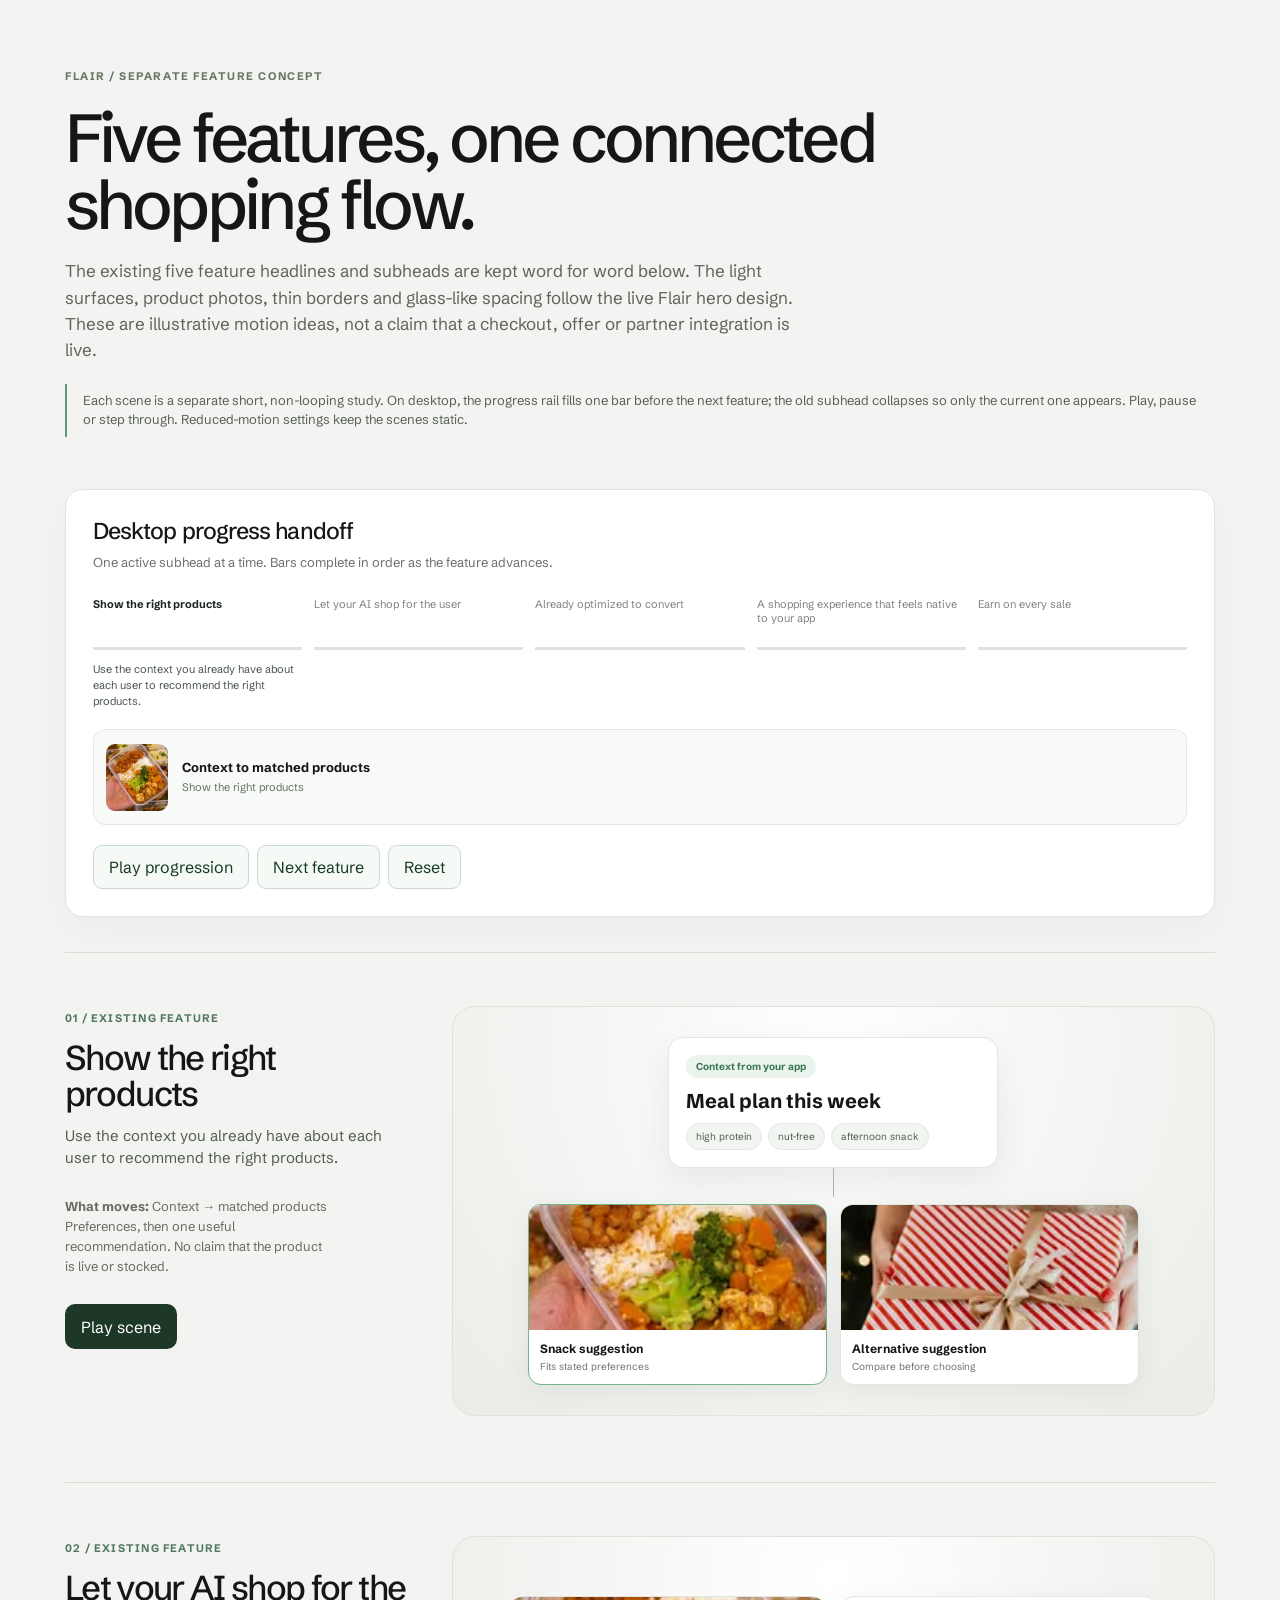
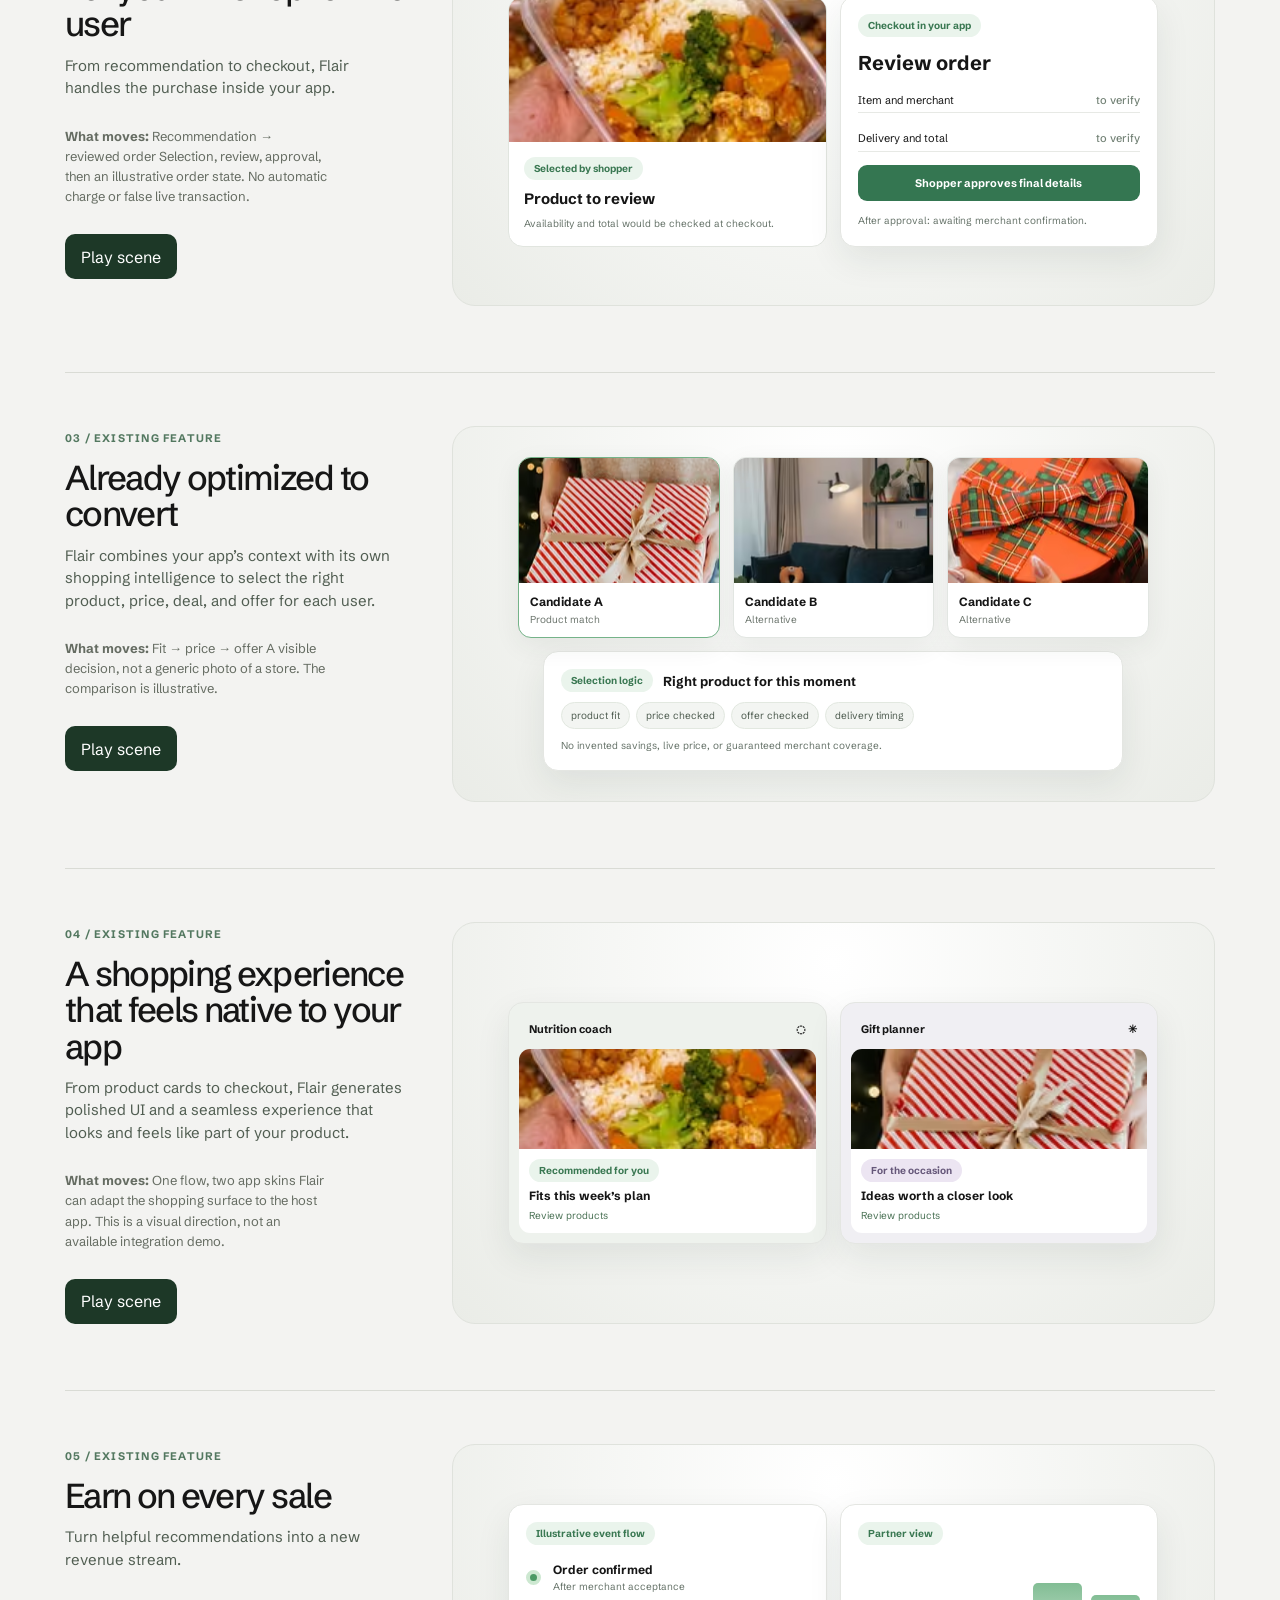
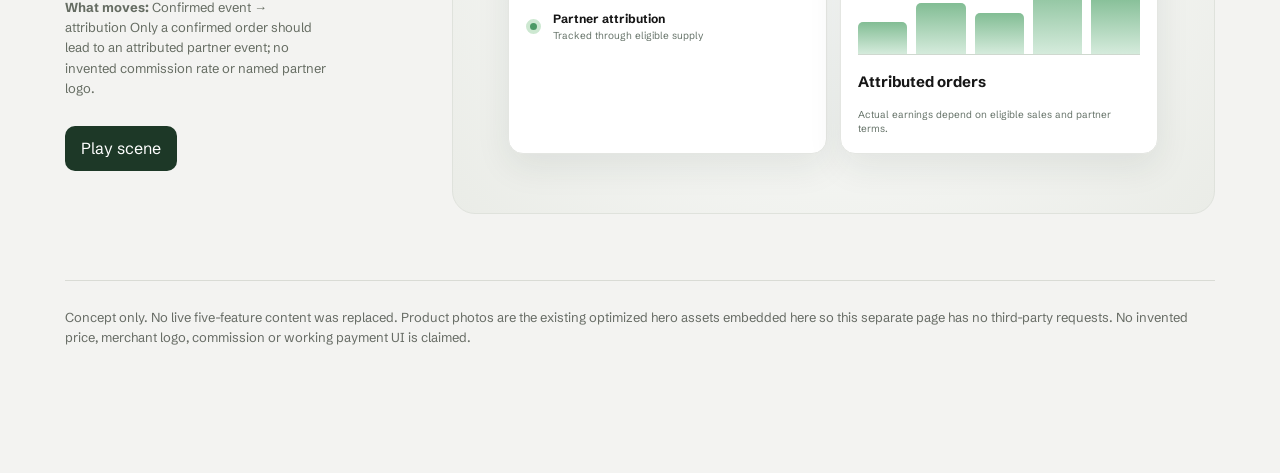
==== 2-feature-motion-v2.html @ 8534c86c "Add revised light five-feature motion preview" ====
<!doctype html><html lang="en"><head><meta charset="utf-8"><meta name="viewport" content="width=device-width,initial-scale=1"><meta name="description" content="Five Flair feature motion studies. A separate concept for review."><title>Flair / Five feature motion studies v2</title><style>@font-face{font-family:Schibsted;src:url([data-uri]) format('woff2');font-display:swap}*{box-sizing:border-box}html{scroll-behavior:smooth}body{margin:0;background:#f3f3f1;color:#161616;font-family:Schibsted,Arial,sans-serif}button{font:inherit}main{max-width:1210px;margin:auto;padding:64px 30px 100px}.eyebrow{text-transform:uppercase;letter-spacing:.14em;color:#677460;font-size:11px;font-weight:700}h1{font-size:clamp(42px,5.3vw,68px);line-height:.99;letter-spacing:-.057em;font-weight:500;max-width:850px;margin:20px 0}header>p{font-size:17px;line-height:1.55;max-width:750px;color:#60635d;margin:0 0 12px}.callout{margin-top:20px;border-left:2px solid #649776;padding:7px 16px;color:#586058;font-size:13px;line-height:1.5}.progress{margin:52px 0 35px;border:1px solid #e5e5e0;background:#fff;border-radius:18px;padding:27px;box-shadow:0 12px 35px #16161609}.progress h2{margin:0 0 8px;font-size:23px;font-weight:500;letter-spacing:-.04em}.progress>p{font-size:13px;color:#6c6e69;line-height:1.5;margin:0 0 25px}.rail{display:grid;grid-template-columns:repeat(5,minmax(0,1fr));gap:12px}.rail-item{min-width:0}.rail-item>span{font-size:11px;line-height:1.3;display:block;min-height:45px;color:#7e827c}.rail-item.active>span{color:#1c2920;font-weight:700}.track{height:3px;background:#dee4dc;margin:5px 0 12px;overflow:hidden}.fill{height:100%;background:#55946d;width:0}.rail-item.done .fill{width:100%}.rail-item.active .fill{width:var(--fill,0%)}.sub{font-size:11px;line-height:1.45;color:#475447;display:none}.rail-item.active .sub{display:block}.preview-card{display:flex;align-items:center;gap:14px;margin-top:19px;padding:12px;border:1px solid #e2e8e1;background:#f7faf7;border-radius:12px;min-height:96px}.preview-card img{width:62px;height:67px;object-fit:cover;border-radius:9px}.preview-card div{display:grid;gap:5px}.preview-card b{font-size:13px}.preview-card small{font-size:11px;color:#607366;line-height:1.4}.preview-card.animate{animation:up .38s both}.controls{display:flex;gap:8px;margin-top:20px;flex-wrap:wrap}.controls button{border:1px solid #cbd9cd;background:#f6faf6;padding:10px 15px;border-radius:9px;color:#183a24;cursor:pointer;min-height:44px}.controls button:disabled{opacity:.45}.study{padding:53px 0 66px;display:grid;grid-template-columns:minmax(230px,.62fr) minmax(0,1.38fr);gap:44px;border-top:1px solid #d9dbd5}.step{font-size:11px;letter-spacing:.11em;text-transform:uppercase;color:#537860;font-weight:700}.study h2{font-size:clamp(28px,2.7vw,39px);line-height:1.05;font-weight:500;letter-spacing:-.048em;margin:14px 0 12px}.fixed-sub{color:#505d51;font-size:15px;line-height:1.5;margin:0 0 26px}.study .idea{font-size:13px;color:#656c62;line-height:1.55;max-width:33ch}.study button{margin-top:15px;border:0;border-radius:10px;background:#1d3827;color:#fff;padding:12px 16px;min-height:45px;cursor:pointer}.study button:focus-visible,.controls button:focus-visible{outline:3px solid #6d9974;outline-offset:3px}.canvas{background:radial-gradient(circle at 50% 10%,#fff,#eaece7);border:1px solid #dfe2dc;border-radius:23px;padding:30px;min-height:370px;display:flex;align-items:center;justify-content:center;overflow:hidden}.composition{width:100%;max-width:650px}.tile{background:#fff;border:1px solid #e4e6e2;border-radius:15px;box-shadow:0 13px 35px #1e332015;padding:17px}.context{display:grid;gap:10px;max-width:330px;margin:0 auto 15px}.context b{font-size:20px}.pill{display:inline-block;width:max-content;max-width:100%;border-radius:99px;background:#eaf4ec;color:#3a7852;padding:5px 10px;font-size:10px;font-weight:700}.chips{display:flex;gap:6px;flex-wrap:wrap}.chips span{background:#f3f5f2;border:1px solid #e2e8e0;border-radius:99px;padding:6px 9px;color:#4d5b4f;font-size:10px}.connector{height:29px;width:1px;background:#a6b9a9;margin:-15px auto 7px}.row{display:flex;gap:13px;justify-content:center;align-items:stretch}.product{width:46%;min-width:0;border:1px solid #e2e6e2;background:#fff;border-radius:13px;overflow:hidden;box-shadow:0 8px 27px #27392b12}.product-img{height:125px;overflow:hidden;background:#f4f6f2}.product img,.product-feature img,.app-card img{width:100%;height:100%;object-fit:cover}.product-body{padding:11px;display:grid;gap:4px}.product b{font-size:12px}.product span{font-size:10px;color:#6b746c}.product:first-child{border-color:#75b389}.checkout>*{width:50%;min-width:0}.product-feature{border:1px solid #e1e5df;background:#fff;border-radius:15px;overflow:hidden;display:grid;grid-template-rows:145px 1fr}.product-feature>div{padding:15px;display:grid;gap:9px}.product-feature b{font-size:15px}.product-feature small,.tile small{font-size:10px;line-height:1.4;color:#657268}.order{display:grid;gap:13px}.order>b{font-size:20px}.line{display:flex;justify-content:space-between;gap:12px;border-bottom:1px solid #e7e9e5;padding:5px 0;font-size:11px}.line strong{font-weight:500;color:#718074}.approval{border-radius:9px;background:#347651;color:#fff;text-align:center;padding:11px;font-size:11px;font-weight:700}.intelligence .product{width:31%}.score{margin:13px auto 0;max-width:580px;display:grid;gap:10px}.score-row{display:flex;gap:10px;align-items:center;flex-wrap:wrap}.score-row b{font-size:13px}.app>*{width:49%}.app-shell{min-height:225px;padding:10px;background:#eef2ed}.app-head{padding:9px 10px 13px;display:flex;justify-content:space-between;font-size:11px;font-weight:700}.app-card{border-radius:11px;background:#fff;overflow:hidden}.app-card img{height:100px;display:block}.app-card>div{padding:10px;display:grid;gap:6px}.app-card b{font-size:12px}.app-card small{color:#497154}.planner{background:#f0eff3}.planner .pill{background:#ece5f2;color:#66587a}.earn>*{width:50%}.event,.earnings{min-height:225px;display:grid;align-content:start;gap:17px}.event-line{display:flex;gap:12px;align-items:center}.event-dot{width:15px;height:15px;border-radius:50%;border:4px solid #cde8d1;background:#4c9a65;flex:none}.event-line>div{display:grid;gap:3px}.event-line b{font-size:12px}.bargraph{display:flex;height:93px;align-items:end;gap:9px;border-bottom:1px solid #cfd8cf}.bargraph i{display:block;flex:1;background:linear-gradient(#82bd94,#d5ebdc);border-radius:5px 5px 0 0;height:var(--h)}.bargraph i:nth-child(1){--h:35%}.bargraph i:nth-child(2){--h:55%}.bargraph i:nth-child(3){--h:44%}.bargraph i:nth-child(4){--h:77%}.bargraph i:nth-child(5){--h:64%}.earnings b{font-size:15px}.footer{border-top:1px solid #d9dbd5;padding:26px 0;color:#666b64;font-size:13px;line-height:1.55}.study.playing .context,.study.playing .product-feature,.study.playing .score,.study.playing .event{animation:up .42s both}.study.playing .connector,.study.playing .order,.study.playing .app-shell:nth-child(2),.study.playing .earnings{animation:up .42s .42s both}.study.playing .products,.study.playing .approval,.study.playing .intelligence .product:nth-child(1){animation:up .42s .76s both}.study.playing .intelligence .product:nth-child(2){animation:up .42s .35s both}.study.playing .intelligence .product:nth-child(3){animation:up .42s .7s both}.study.playing .app-shell:first-child{animation:up .42s both}.study.playing .event-dot{animation:pulse .8s 1.1s both}@keyframes up{from{opacity:.1;transform:translateY(12px)}to{opacity:1;transform:translateY(0)}}@keyframes pulse{50%{box-shadow:0 0 0 8px #91d4a24d}to{box-shadow:0 0 0 0 #91d4a200}}@media(max-width:850px){main{padding:34px 18px 75px}.study{grid-template-columns:1fr;gap:18px}.progress{padding:17px}.rail{gap:5px}.rail-item>span{font-size:9px;min-height:57px}.rail{position:relative;margin-bottom:85px}.rail-item.active .sub{position:absolute;left:0;top:100%;margin-top:9px;max-width:100%;font-size:12px}.canvas{min-height:335px;padding:13px}.study .idea{max-width:65ch}}@media(max-width:440px){.checkout{gap:7px}.order,.product-feature>div{padding:10px}.order{gap:9px}.product-feature{grid-template-rows:115px 1fr}.app{gap:8px}.app-shell{padding:5px}.app-card img{height:80px}.earn{gap:8px}.earn .tile{padding:10px}.score-row{display:grid}.product-img{height:105px}}@media(prefers-reduced-motion:reduce){*,*:before,*:after{animation:none!important;scroll-behavior:auto!important}}</style></head><body><main><header><span class="eyebrow">Flair / separate feature concept</span><h1>Five features, one connected shopping flow.</h1><p>The existing five feature headlines and subheads are kept word for word below. The light surfaces, product photos, thin borders and glass-like spacing follow the live Flair hero design. These are illustrative motion ideas, not a claim that a checkout, offer or partner integration is live.</p><div class="callout">Each scene is a separate short, non-looping study. On desktop, the progress rail fills one bar before the next feature; the old subhead collapses so only the current one appears. Play, pause or step through. Reduced-motion settings keep the scenes static.</div></header><section class="progress"><h2>Desktop progress handoff</h2><p>One active subhead at a time. Bars complete in order as the feature advances.</p><div class="rail"><div class="rail-item"><span>Show the right products</span><div class="track"><div class="fill"></div></div><div class="sub">Use the context you already have about each user to recommend the right products.</div></div><div class="rail-item"><span>Let your AI shop for the user</span><div class="track"><div class="fill"></div></div><div class="sub">From recommendation to checkout, Flair handles the purchase inside your app.</div></div><div class="rail-item"><span>Already optimized to convert</span><div class="track"><div class="fill"></div></div><div class="sub">Flair combines your app’s context with its own shopping intelligence to select the right product, price, deal, and offer for each user.</div></div><div class="rail-item"><span>A shopping experience that feels native to your app</span><div class="track"><div class="fill"></div></div><div class="sub">From product cards to checkout, Flair generates polished UI and a seamless experience that looks and feels like part of your product.</div></div><div class="rail-item"><span>Earn on every sale</span><div class="track"><div class="fill"></div></div><div class="sub">Turn helpful recommendations into a new revenue stream.</div></div></div><div class="preview-card" aria-live="polite"><img alt="Illustrative product scene"><div><b id="preview-title"></b><small id="preview-note"></small></div></div><div class="controls"><button id="play" type="button">Play progression</button><button id="next" type="button">Next feature</button><button id="reset" type="button">Reset</button></div></section><section class="study" id="feature-1"><div><span class="step">01 / existing feature</span><h2>Show the right products</h2><p class="fixed-sub">Use the context you already have about each user to recommend the right products.</p><p class="idea"><b>What moves:</b> Context → matched products Preferences, then one useful recommendation. No claim that the product is live or stocked.</p><button type="button" class="replay" aria-label="Replay motion for Show the right products">Play scene</button></div><div class="canvas"><div class="composition"><div class="context tile"><span class="pill">Context from your app</span><b>Meal plan this week</b><div class="chips"><span>high protein</span><span>nut-free</span><span>afternoon snack</span></div></div><div class="connector"></div><div class="products row"><div class="product"><div class="product-img"><img src="[data-uri]" alt="Illustrative product lifestyle photograph"></div><div class="product-body"><b>Snack suggestion</b><span>Fits stated preferences</span></div></div><div class="product"><div class="product-img"><img src="[data-uri]" alt="Illustrative product lifestyle photograph"></div><div class="product-body"><b>Alternative suggestion</b><span>Compare before choosing</span></div></div></div></div></div></section><section class="study" id="feature-2"><div><span class="step">02 / existing feature</span><h2>Let your AI shop for the user</h2><p class="fixed-sub">From recommendation to checkout, Flair handles the purchase inside your app.</p><p class="idea"><b>What moves:</b> Recommendation → reviewed order Selection, review, approval, then an illustrative order state. No automatic charge or false live transaction.</p><button type="button" class="replay" aria-label="Replay motion for Let your AI shop for the user">Play scene</button></div><div class="canvas"><div class="composition"><div class="checkout row"><div class="product-feature"><img src="[data-uri]" alt="Illustrative product lifestyle photograph"><div><span class="pill">Selected by shopper</span><b>Product to review</b><small>Availability and total would be checked at checkout.</small></div></div><div class="order tile"><span class="pill">Checkout in your app</span><b>Review order</b><div class="line"><span>Item and merchant</span><strong>to verify</strong></div><div class="line"><span>Delivery and total</span><strong>to verify</strong></div><div class="approval">Shopper approves final details</div><small>After approval: awaiting merchant confirmation.</small></div></div></div></div></section><section class="study" id="feature-3"><div><span class="step">03 / existing feature</span><h2>Already optimized to convert</h2><p class="fixed-sub">Flair combines your app’s context with its own shopping intelligence to select the right product, price, deal, and offer for each user.</p><p class="idea"><b>What moves:</b> Fit → price → offer A visible decision, not a generic photo of a store. The comparison is illustrative.</p><button type="button" class="replay" aria-label="Replay motion for Already optimized to convert">Play scene</button></div><div class="canvas"><div class="composition"><div class="intelligence row"><div class="product"><div class="product-img"><img src="[data-uri]" alt="Illustrative product lifestyle photograph"></div><div class="product-body"><b>Candidate A</b><span>Product match</span></div></div><div class="product"><div class="product-img"><img src="[data-uri]" alt="Illustrative product lifestyle photograph"></div><div class="product-body"><b>Candidate B</b><span>Alternative</span></div></div><div class="product"><div class="product-img"><img src="[data-uri]" alt="Illustrative product lifestyle photograph"></div><div class="product-body"><b>Candidate C</b><span>Alternative</span></div></div></div><div class="score tile"><div class="score-row"><span class="pill">Selection logic</span><b>Right product for this moment</b></div><div class="chips"><span>product fit</span><span>price checked</span><span>offer checked</span><span>delivery timing</span></div><small>No invented savings, live price, or guaranteed merchant coverage.</small></div></div></div></section><section class="study" id="feature-4"><div><span class="step">04 / existing feature</span><h2>A shopping experience that feels native to your app</h2><p class="fixed-sub">From product cards to checkout, Flair generates polished UI and a seamless experience that looks and feels like part of your product.</p><p class="idea"><b>What moves:</b> One flow, two app skins Flair can adapt the shopping surface to the host app. This is a visual direction, not an available integration demo.</p><button type="button" class="replay" aria-label="Replay motion for A shopping experience that feels native to your app">Play scene</button></div><div class="canvas"><div class="composition"><div class="app row"><div class="app-shell coach tile"><div class="app-head">Nutrition coach <span>◌</span></div><div class="app-card"><img src="[data-uri]" alt="Illustrative product lifestyle photograph"><div><span class="pill">Recommended for you</span><b>Fits this week’s plan</b><small>Review products</small></div></div></div><div class="app-shell planner tile"><div class="app-head">Gift planner <span>✳</span></div><div class="app-card"><img src="[data-uri]" alt="Illustrative product lifestyle photograph"><div><span class="pill">For the occasion</span><b>Ideas worth a closer look</b><small>Review products</small></div></div></div></div></div></div></section><section class="study" id="feature-5"><div><span class="step">05 / existing feature</span><h2>Earn on every sale</h2><p class="fixed-sub">Turn helpful recommendations into a new revenue stream.</p><p class="idea"><b>What moves:</b> Confirmed event → attribution Only a confirmed order should lead to an attributed partner event; no invented commission rate or named partner logo.</p><button type="button" class="replay" aria-label="Replay motion for Earn on every sale">Play scene</button></div><div class="canvas"><div class="composition"><div class="earn row"><div class="tile event"><span class="pill">Illustrative event flow</span><div class="event-line"><span class="event-dot"></span><div><b>Order confirmed</b><small>After merchant acceptance</small></div></div><div class="event-line"><span class="event-dot"></span><div><b>Partner attribution</b><small>Tracked through eligible supply</small></div></div></div><div class="tile earnings"><span class="pill">Partner view</span><div class="bargraph"><i></i><i></i><i></i><i></i><i></i></div><b>Attributed orders</b><small>Actual earnings depend on eligible sales and partner terms.</small></div></div></div></div></section><div class="footer">Concept only. No live five-feature content was replaced. Product photos are the existing optimized hero assets embedded here so this separate page has no third-party requests. No invented price, merchant logo, commission or working payment UI is claimed.</div></main><script>
const studies=[...document.querySelectorAll('.study')],reduced=matchMedia('(prefers-reduced-motion: reduce)');let studyTimer=0;for(const study of studies){study.querySelector('button').addEventListener('click',()=>{clearTimeout(studyTimer);for(const x of studies)x.classList.remove('playing');if(reduced.matches)return;void study.offsetWidth;study.classList.add('playing');studyTimer=setTimeout(()=>study.classList.remove('playing'),1900)})}let current=0,elapsed=0,running=false,started=0,raf=0;const duration=1800,items=[...document.querySelectorAll('.rail-item')],preview=document.querySelector('.preview-card'),previewTitle=document.querySelector('#preview-title'),previewNote=document.querySelector('#preview-note'),previews=['Context to matched products','Selection to approved checkout','Product fit, price and offer','Shopping in the host app','Confirmed order to attribution'],play=document.querySelector('#play'),next=document.querySelector('#next');let previewIndex=-1;function render(){if(previewIndex!==current){previewIndex=current;previewTitle.textContent=previews[current];previewNote.textContent=items[current].querySelector('span').textContent;const img=studies[current].querySelector('img')?.src;if(img){preview.querySelector('img').src=img;preview.querySelector('img').style.display='block'}else preview.querySelector('img').style.display='none';preview.classList.remove('animate');void preview.offsetWidth;if(!reduced.matches)preview.classList.add('animate')}items.forEach((item,i)=>{item.classList.toggle('active',i===current);item.classList.toggle('done',i<current);item.style.setProperty('--fill',i===current?Math.min(100,100*elapsed/duration)+'%':'0%')});play.textContent=running?'Pause progression':'Play progression';next.disabled=current===items.length-1}function stop(){running=false;cancelAnimationFrame(raf);started=0;render()}function advance(){stop();if(current<items.length-1){current++;elapsed=0}render()}function frame(t){if(!running)return;if(!started)started=t;elapsed=Math.min(duration,elapsed+t-started);started=t;render();if(elapsed>=duration){if(current===items.length-1){stop();return}current++;elapsed=0}raf=requestAnimationFrame(frame)}play.addEventListener('click',()=>{if(running){stop();return}if(reduced.matches){advance();return}if(current===items.length-1&&elapsed>=duration){current=0;elapsed=0}running=true;started=0;raf=requestAnimationFrame(frame);render()});next.addEventListener('click',advance);document.querySelector('#reset').addEventListener('click',()=>{stop();current=0;elapsed=0;render()});document.addEventListener('visibilitychange',()=>{if(document.hidden){stop();clearTimeout(studyTimer);studies.forEach(x=>x.classList.remove('playing'))}});render();</script></body></html>
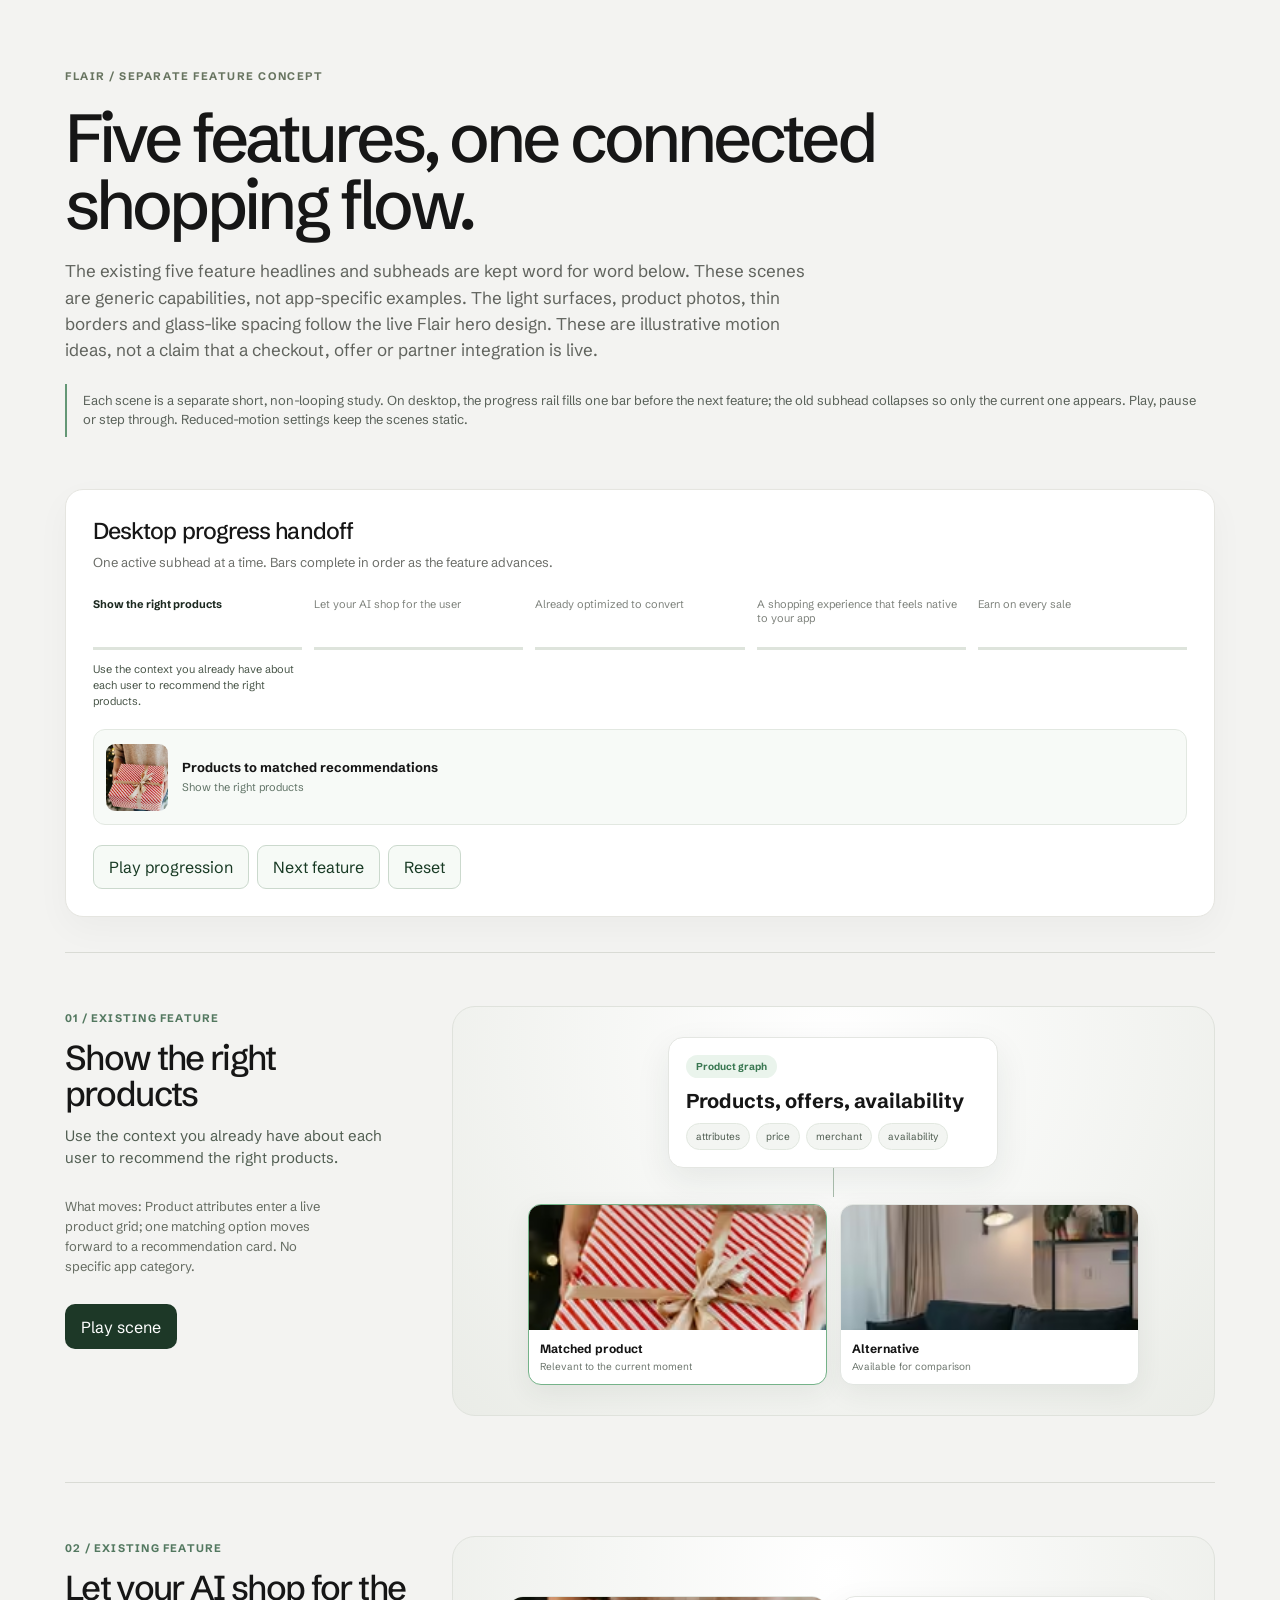
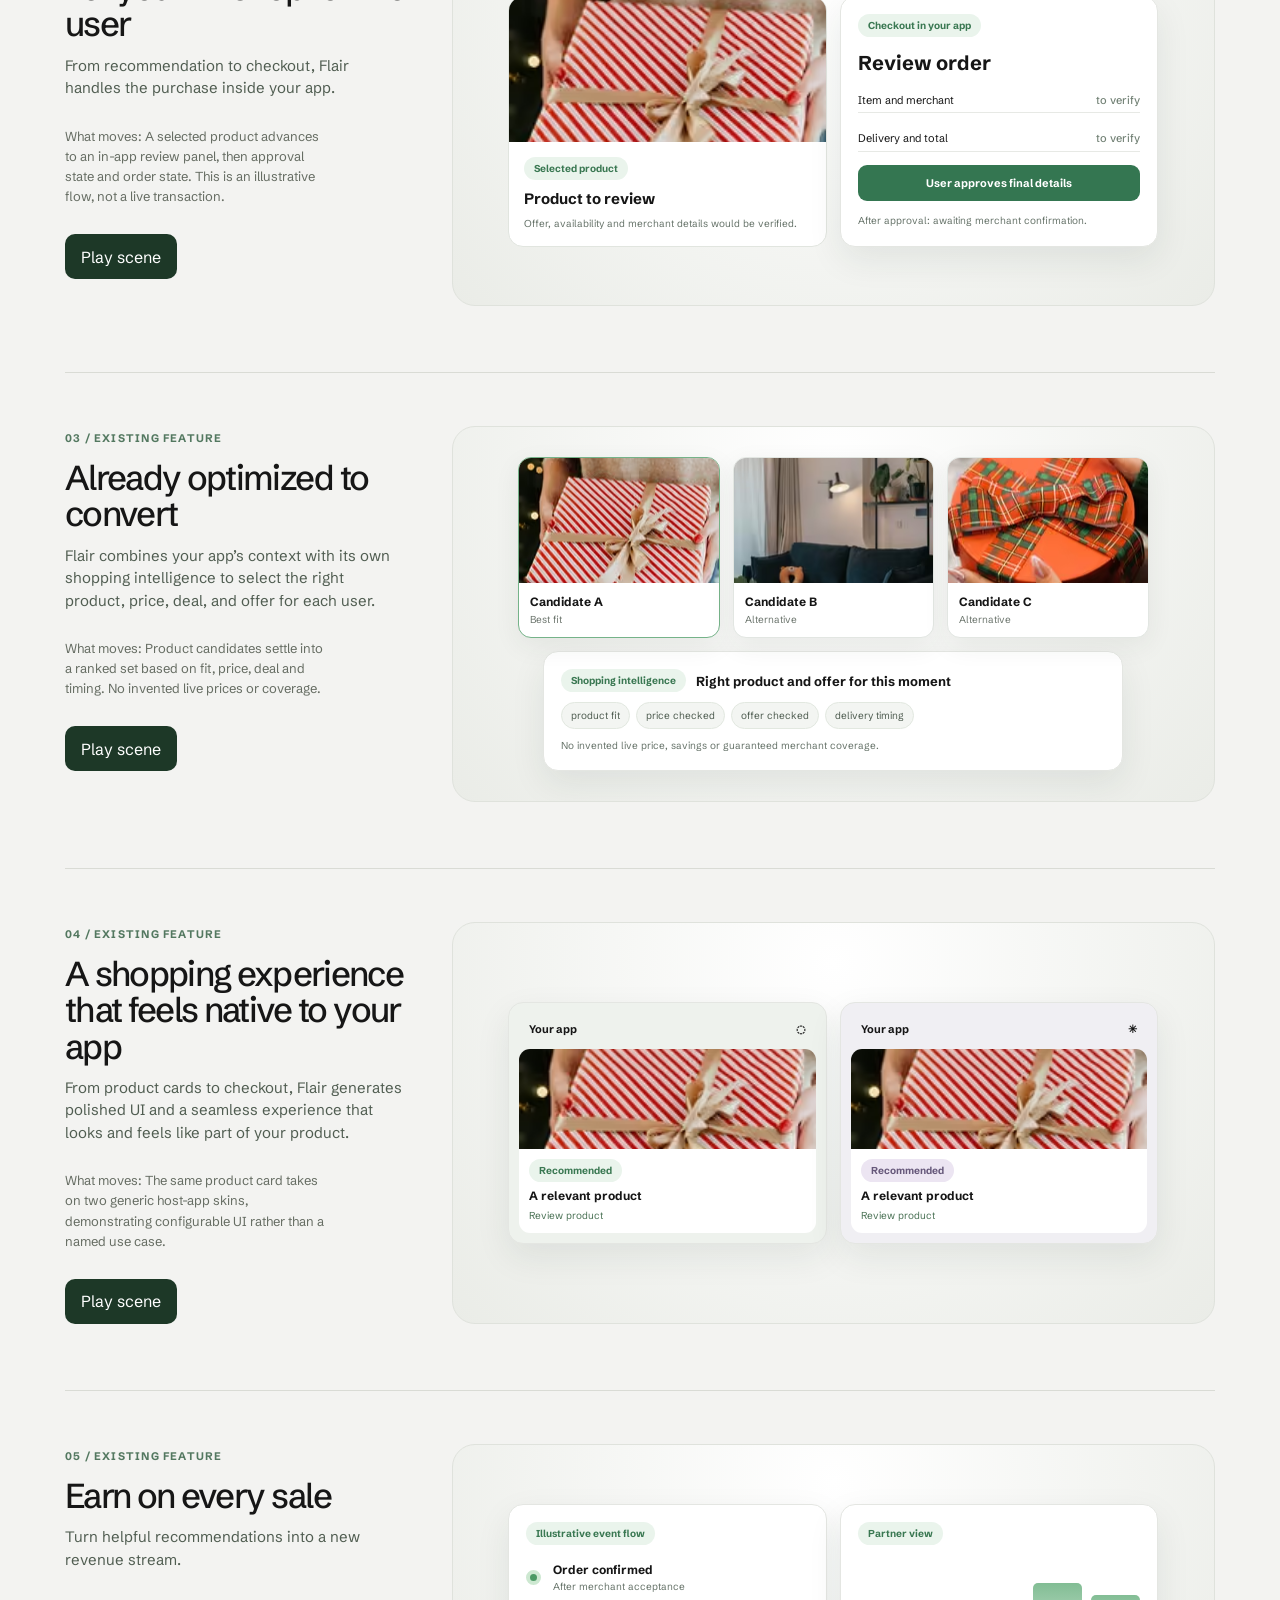
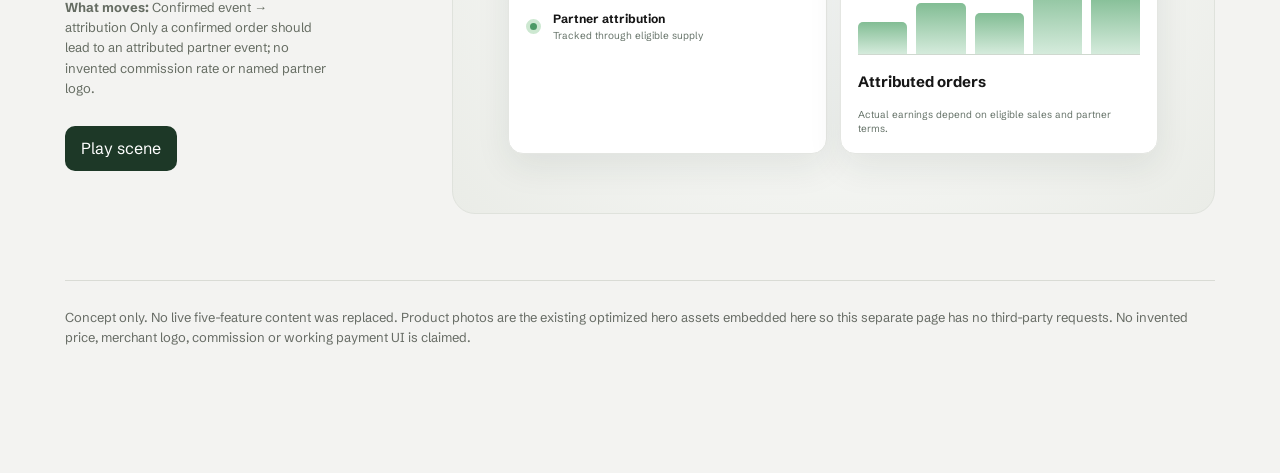
==== commit 843fdc7d: "Make feature concept generic with existing copy" ====
--- a/2-feature-motion-v2.html
+++ b/2-feature-motion-v2.html
@@ -1,2 +1,3 @@
-<!doctype html><html lang="en"><head><meta charset="utf-8"><meta name="viewport" content="width=device-width,initial-scale=1"><meta name="description" content="Five Flair feature motion studies. A separate concept for review."><title>Flair / Five feature motion studies v2</title><style>@font-face{font-family:Schibsted;src:url([data-uri]) format('woff2');font-display:swap}*{box-sizing:border-box}html{scroll-behavior:smooth}body{margin:0;background:#f3f3f1;color:#161616;font-family:Schibsted,Arial,sans-serif}button{font:inherit}main{max-width:1210px;margin:auto;padding:64px 30px 100px}.eyebrow{text-transform:uppercase;letter-spacing:.14em;color:#677460;font-size:11px;font-weight:700}h1{font-size:clamp(42px,5.3vw,68px);line-height:.99;letter-spacing:-.057em;font-weight:500;max-width:850px;margin:20px 0}header>p{font-size:17px;line-height:1.55;max-width:750px;color:#60635d;margin:0 0 12px}.callout{margin-top:20px;border-left:2px solid #649776;padding:7px 16px;color:#586058;font-size:13px;line-height:1.5}.progress{margin:52px 0 35px;border:1px solid #e5e5e0;background:#fff;border-radius:18px;padding:27px;box-shadow:0 12px 35px #16161609}.progress h2{margin:0 0 8px;font-size:23px;font-weight:500;letter-spacing:-.04em}.progress>p{font-size:13px;color:#6c6e69;line-height:1.5;margin:0 0 25px}.rail{display:grid;grid-template-columns:repeat(5,minmax(0,1fr));gap:12px}.rail-item{min-width:0}.rail-item>span{font-size:11px;line-height:1.3;display:block;min-height:45px;color:#7e827c}.rail-item.active>span{color:#1c2920;font-weight:700}.track{height:3px;background:#dee4dc;margin:5px 0 12px;overflow:hidden}.fill{height:100%;background:#55946d;width:0}.rail-item.done .fill{width:100%}.rail-item.active .fill{width:var(--fill,0%)}.sub{font-size:11px;line-height:1.45;color:#475447;display:none}.rail-item.active .sub{display:block}.preview-card{display:flex;align-items:center;gap:14px;margin-top:19px;padding:12px;border:1px solid #e2e8e1;background:#f7faf7;border-radius:12px;min-height:96px}.preview-card img{width:62px;height:67px;object-fit:cover;border-radius:9px}.preview-card div{display:grid;gap:5px}.preview-card b{font-size:13px}.preview-card small{font-size:11px;color:#607366;line-height:1.4}.preview-card.animate{animation:up .38s both}.controls{display:flex;gap:8px;margin-top:20px;flex-wrap:wrap}.controls button{border:1px solid #cbd9cd;background:#f6faf6;padding:10px 15px;border-radius:9px;color:#183a24;cursor:pointer;min-height:44px}.controls button:disabled{opacity:.45}.study{padding:53px 0 66px;display:grid;grid-template-columns:minmax(230px,.62fr) minmax(0,1.38fr);gap:44px;border-top:1px solid #d9dbd5}.step{font-size:11px;letter-spacing:.11em;text-transform:uppercase;color:#537860;font-weight:700}.study h2{font-size:clamp(28px,2.7vw,39px);line-height:1.05;font-weight:500;letter-spacing:-.048em;margin:14px 0 12px}.fixed-sub{color:#505d51;font-size:15px;line-height:1.5;margin:0 0 26px}.study .idea{font-size:13px;color:#656c62;line-height:1.55;max-width:33ch}.study button{margin-top:15px;border:0;border-radius:10px;background:#1d3827;color:#fff;padding:12px 16px;min-height:45px;cursor:pointer}.study button:focus-visible,.controls button:focus-visible{outline:3px solid #6d9974;outline-offset:3px}.canvas{background:radial-gradient(circle at 50% 10%,#fff,#eaece7);border:1px solid #dfe2dc;border-radius:23px;padding:30px;min-height:370px;display:flex;align-items:center;justify-content:center;overflow:hidden}.composition{width:100%;max-width:650px}.tile{background:#fff;border:1px solid #e4e6e2;border-radius:15px;box-shadow:0 13px 35px #1e332015;padding:17px}.context{display:grid;gap:10px;max-width:330px;margin:0 auto 15px}.context b{font-size:20px}.pill{display:inline-block;width:max-content;max-width:100%;border-radius:99px;background:#eaf4ec;color:#3a7852;padding:5px 10px;font-size:10px;font-weight:700}.chips{display:flex;gap:6px;flex-wrap:wrap}.chips span{background:#f3f5f2;border:1px solid #e2e8e0;border-radius:99px;padding:6px 9px;color:#4d5b4f;font-size:10px}.connector{height:29px;width:1px;background:#a6b9a9;margin:-15px auto 7px}.row{display:flex;gap:13px;justify-content:center;align-items:stretch}.product{width:46%;min-width:0;border:1px solid #e2e6e2;background:#fff;border-radius:13px;overflow:hidden;box-shadow:0 8px 27px #27392b12}.product-img{height:125px;overflow:hidden;background:#f4f6f2}.product img,.product-feature img,.app-card img{width:100%;height:100%;object-fit:cover}.product-body{padding:11px;display:grid;gap:4px}.product b{font-size:12px}.product span{font-size:10px;color:#6b746c}.product:first-child{border-color:#75b389}.checkout>*{width:50%;min-width:0}.product-feature{border:1px solid #e1e5df;background:#fff;border-radius:15px;overflow:hidden;display:grid;grid-template-rows:145px 1fr}.product-feature>div{padding:15px;display:grid;gap:9px}.product-feature b{font-size:15px}.product-feature small,.tile small{font-size:10px;line-height:1.4;color:#657268}.order{display:grid;gap:13px}.order>b{font-size:20px}.line{display:flex;justify-content:space-between;gap:12px;border-bottom:1px solid #e7e9e5;padding:5px 0;font-size:11px}.line strong{font-weight:500;color:#718074}.approval{border-radius:9px;background:#347651;color:#fff;text-align:center;padding:11px;font-size:11px;font-weight:700}.intelligence .product{width:31%}.score{margin:13px auto 0;max-width:580px;display:grid;gap:10px}.score-row{display:flex;gap:10px;align-items:center;flex-wrap:wrap}.score-row b{font-size:13px}.app>*{width:49%}.app-shell{min-height:225px;padding:10px;background:#eef2ed}.app-head{padding:9px 10px 13px;display:flex;justify-content:space-between;font-size:11px;font-weight:700}.app-card{border-radius:11px;background:#fff;overflow:hidden}.app-card img{height:100px;display:block}.app-card>div{padding:10px;display:grid;gap:6px}.app-card b{font-size:12px}.app-card small{color:#497154}.planner{background:#f0eff3}.planner .pill{background:#ece5f2;color:#66587a}.earn>*{width:50%}.event,.earnings{min-height:225px;display:grid;align-content:start;gap:17px}.event-line{display:flex;gap:12px;align-items:center}.event-dot{width:15px;height:15px;border-radius:50%;border:4px solid #cde8d1;background:#4c9a65;flex:none}.event-line>div{display:grid;gap:3px}.event-line b{font-size:12px}.bargraph{display:flex;height:93px;align-items:end;gap:9px;border-bottom:1px solid #cfd8cf}.bargraph i{display:block;flex:1;background:linear-gradient(#82bd94,#d5ebdc);border-radius:5px 5px 0 0;height:var(--h)}.bargraph i:nth-child(1){--h:35%}.bargraph i:nth-child(2){--h:55%}.bargraph i:nth-child(3){--h:44%}.bargraph i:nth-child(4){--h:77%}.bargraph i:nth-child(5){--h:64%}.earnings b{font-size:15px}.footer{border-top:1px solid #d9dbd5;padding:26px 0;color:#666b64;font-size:13px;line-height:1.55}.study.playing .context,.study.playing .product-feature,.study.playing .score,.study.playing .event{animation:up .42s both}.study.playing .connector,.study.playing .order,.study.playing .app-shell:nth-child(2),.study.playing .earnings{animation:up .42s .42s both}.study.playing .products,.study.playing .approval,.study.playing .intelligence .product:nth-child(1){animation:up .42s .76s both}.study.playing .intelligence .product:nth-child(2){animation:up .42s .35s both}.study.playing .intelligence .product:nth-child(3){animation:up .42s .7s both}.study.playing .app-shell:first-child{animation:up .42s both}.study.playing .event-dot{animation:pulse .8s 1.1s both}@keyframes up{from{opacity:.1;transform:translateY(12px)}to{opacity:1;transform:translateY(0)}}@keyframes pulse{50%{box-shadow:0 0 0 8px #91d4a24d}to{box-shadow:0 0 0 0 #91d4a200}}@media(max-width:850px){main{padding:34px 18px 75px}.study{grid-template-columns:1fr;gap:18px}.progress{padding:17px}.rail{gap:5px}.rail-item>span{font-size:9px;min-height:57px}.rail{position:relative;margin-bottom:85px}.rail-item.active .sub{position:absolute;left:0;top:100%;margin-top:9px;max-width:100%;font-size:12px}.canvas{min-height:335px;padding:13px}.study .idea{max-width:65ch}}@media(max-width:440px){.checkout{gap:7px}.order,.product-feature>div{padding:10px}.order{gap:9px}.product-feature{grid-template-rows:115px 1fr}.app{gap:8px}.app-shell{padding:5px}.app-card img{height:80px}.earn{gap:8px}.earn .tile{padding:10px}.score-row{display:grid}.product-img{height:105px}}@media(prefers-reduced-motion:reduce){*,*:before,*:after{animation:none!important;scroll-behavior:auto!important}}</style></head><body><main><header><span class="eyebrow">Flair / separate feature concept</span><h1>Five features, one connected shopping flow.</h1><p>The existing five feature headlines and subheads are kept word for word below. The light surfaces, product photos, thin borders and glass-like spacing follow the live Flair hero design. These are illustrative motion ideas, not a claim that a checkout, offer or partner integration is live.</p><div class="callout">Each scene is a separate short, non-looping study. On desktop, the progress rail fills one bar before the next feature; the old subhead collapses so only the current one appears. Play, pause or step through. Reduced-motion settings keep the scenes static.</div></header><section class="progress"><h2>Desktop progress handoff</h2><p>One active subhead at a time. Bars complete in order as the feature advances.</p><div class="rail"><div class="rail-item"><span>Show the right products</span><div class="track"><div class="fill"></div></div><div class="sub">Use the context you already have about each user to recommend the right products.</div></div><div class="rail-item"><span>Let your AI shop for the user</span><div class="track"><div class="fill"></div></div><div class="sub">From recommendation to checkout, Flair handles the purchase inside your app.</div></div><div class="rail-item"><span>Already optimized to convert</span><div class="track"><div class="fill"></div></div><div class="sub">Flair combines your app’s context with its own shopping intelligence to select the right product, price, deal, and offer for each user.</div></div><div class="rail-item"><span>A shopping experience that feels native to your app</span><div class="track"><div class="fill"></div></div><div class="sub">From product cards to checkout, Flair generates polished UI and a seamless experience that looks and feels like part of your product.</div></div><div class="rail-item"><span>Earn on every sale</span><div class="track"><div class="fill"></div></div><div class="sub">Turn helpful recommendations into a new revenue stream.</div></div></div><div class="preview-card" aria-live="polite"><img alt="Illustrative product scene"><div><b id="preview-title"></b><small id="preview-note"></small></div></div><div class="controls"><button id="play" type="button">Play progression</button><button id="next" type="button">Next feature</button><button id="reset" type="button">Reset</button></div></section><section class="study" id="feature-1"><div><span class="step">01 / existing feature</span><h2>Show the right products</h2><p class="fixed-sub">Use the context you already have about each user to recommend the right products.</p><p class="idea"><b>What moves:</b> Context → matched products Preferences, then one useful recommendation. No claim that the product is live or stocked.</p><button type="button" class="replay" aria-label="Replay motion for Show the right products">Play scene</button></div><div class="canvas"><div class="composition"><div class="context tile"><span class="pill">Context from your app</span><b>Meal plan this week</b><div class="chips"><span>high protein</span><span>nut-free</span><span>afternoon snack</span></div></div><div class="connector"></div><div class="products row"><div class="product"><div class="product-img"><img src="[data-uri]" alt="Illustrative product lifestyle photograph"></div><div class="product-body"><b>Snack suggestion</b><span>Fits stated preferences</span></div></div><div class="product"><div class="product-img"><img src="[data-uri]" alt="Illustrative product lifestyle photograph"></div><div class="product-body"><b>Alternative suggestion</b><span>Compare before choosing</span></div></div></div></div></div></section><section class="study" id="feature-2"><div><span class="step">02 / existing feature</span><h2>Let your AI shop for the user</h2><p class="fixed-sub">From recommendation to checkout, Flair handles the purchase inside your app.</p><p class="idea"><b>What moves:</b> Recommendation → reviewed order Selection, review, approval, then an illustrative order state. No automatic charge or false live transaction.</p><button type="button" class="replay" aria-label="Replay motion for Let your AI shop for the user">Play scene</button></div><div class="canvas"><div class="composition"><div class="checkout row"><div class="product-feature"><img src="[data-uri]" alt="Illustrative product lifestyle photograph"><div><span class="pill">Selected by shopper</span><b>Product to review</b><small>Availability and total would be checked at checkout.</small></div></div><div class="order tile"><span class="pill">Checkout in your app</span><b>Review order</b><div class="line"><span>Item and merchant</span><strong>to verify</strong></div><div class="line"><span>Delivery and total</span><strong>to verify</strong></div><div class="approval">Shopper approves final details</div><small>After approval: awaiting merchant confirmation.</small></div></div></div></div></section><section class="study" id="feature-3"><div><span class="step">03 / existing feature</span><h2>Already optimized to convert</h2><p class="fixed-sub">Flair combines your app’s context with its own shopping intelligence to select the right product, price, deal, and offer for each user.</p><p class="idea"><b>What moves:</b> Fit → price → offer A visible decision, not a generic photo of a store. The comparison is illustrative.</p><button type="button" class="replay" aria-label="Replay motion for Already optimized to convert">Play scene</button></div><div class="canvas"><div class="composition"><div class="intelligence row"><div class="product"><div class="product-img"><img src="[data-uri]" alt="Illustrative product lifestyle photograph"></div><div class="product-body"><b>Candidate A</b><span>Product match</span></div></div><div class="product"><div class="product-img"><img src="[data-uri]" alt="Illustrative product lifestyle photograph"></div><div class="product-body"><b>Candidate B</b><span>Alternative</span></div></div><div class="product"><div class="product-img"><img src="[data-uri]" alt="Illustrative product lifestyle photograph"></div><div class="product-body"><b>Candidate C</b><span>Alternative</span></div></div></div><div class="score tile"><div class="score-row"><span class="pill">Selection logic</span><b>Right product for this moment</b></div><div class="chips"><span>product fit</span><span>price checked</span><span>offer checked</span><span>delivery timing</span></div><small>No invented savings, live price, or guaranteed merchant coverage.</small></div></div></div></section><section class="study" id="feature-4"><div><span class="step">04 / existing feature</span><h2>A shopping experience that feels native to your app</h2><p class="fixed-sub">From product cards to checkout, Flair generates polished UI and a seamless experience that looks and feels like part of your product.</p><p class="idea"><b>What moves:</b> One flow, two app skins Flair can adapt the shopping surface to the host app. This is a visual direction, not an available integration demo.</p><button type="button" class="replay" aria-label="Replay motion for A shopping experience that feels native to your app">Play scene</button></div><div class="canvas"><div class="composition"><div class="app row"><div class="app-shell coach tile"><div class="app-head">Nutrition coach <span>◌</span></div><div class="app-card"><img src="[data-uri]" alt="Illustrative product lifestyle photograph"><div><span class="pill">Recommended for you</span><b>Fits this week’s plan</b><small>Review products</small></div></div></div><div class="app-shell planner tile"><div class="app-head">Gift planner <span>✳</span></div><div class="app-card"><img src="[data-uri]" alt="Illustrative product lifestyle photograph"><div><span class="pill">For the occasion</span><b>Ideas worth a closer look</b><small>Review products</small></div></div></div></div></div></div></section><section class="study" id="feature-5"><div><span class="step">05 / existing feature</span><h2>Earn on every sale</h2><p class="fixed-sub">Turn helpful recommendations into a new revenue stream.</p><p class="idea"><b>What moves:</b> Confirmed event → attribution Only a confirmed order should lead to an attributed partner event; no invented commission rate or named partner logo.</p><button type="button" class="replay" aria-label="Replay motion for Earn on every sale">Play scene</button></div><div class="canvas"><div class="composition"><div class="earn row"><div class="tile event"><span class="pill">Illustrative event flow</span><div class="event-line"><span class="event-dot"></span><div><b>Order confirmed</b><small>After merchant acceptance</small></div></div><div class="event-line"><span class="event-dot"></span><div><b>Partner attribution</b><small>Tracked through eligible supply</small></div></div></div><div class="tile earnings"><span class="pill">Partner view</span><div class="bargraph"><i></i><i></i><i></i><i></i><i></i></div><b>Attributed orders</b><small>Actual earnings depend on eligible sales and partner terms.</small></div></div></div></div></section><div class="footer">Concept only. No live five-feature content was replaced. Product photos are the existing optimized hero assets embedded here so this separate page has no third-party requests. No invented price, merchant logo, commission or working payment UI is claimed.</div></main><script>
-const studies=[...document.querySelectorAll('.study')],reduced=matchMedia('(prefers-reduced-motion: reduce)');let studyTimer=0;for(const study of studies){study.querySelector('button').addEventListener('click',()=>{clearTimeout(studyTimer);for(const x of studies)x.classList.remove('playing');if(reduced.matches)return;void study.offsetWidth;study.classList.add('playing');studyTimer=setTimeout(()=>study.classList.remove('playing'),1900)})}let current=0,elapsed=0,running=false,started=0,raf=0;const duration=1800,items=[...document.querySelectorAll('.rail-item')],preview=document.querySelector('.preview-card'),previewTitle=document.querySelector('#preview-title'),previewNote=document.querySelector('#preview-note'),previews=['Context to matched products','Selection to approved checkout','Product fit, price and offer','Shopping in the host app','Confirmed order to attribution'],play=document.querySelector('#play'),next=document.querySelector('#next');let previewIndex=-1;function render(){if(previewIndex!==current){previewIndex=current;previewTitle.textContent=previews[current];previewNote.textContent=items[current].querySelector('span').textContent;const img=studies[current].querySelector('img')?.src;if(img){preview.querySelector('img').src=img;preview.querySelector('img').style.display='block'}else preview.querySelector('img').style.display='none';preview.classList.remove('animate');void preview.offsetWidth;if(!reduced.matches)preview.classList.add('animate')}items.forEach((item,i)=>{item.classList.toggle('active',i===current);item.classList.toggle('done',i<current);item.style.setProperty('--fill',i===current?Math.min(100,100*elapsed/duration)+'%':'0%')});play.textContent=running?'Pause progression':'Play progression';next.disabled=current===items.length-1}function stop(){running=false;cancelAnimationFrame(raf);started=0;render()}function advance(){stop();if(current<items.length-1){current++;elapsed=0}render()}function frame(t){if(!running)return;if(!started)started=t;elapsed=Math.min(duration,elapsed+t-started);started=t;render();if(elapsed>=duration){if(current===items.length-1){stop();return}current++;elapsed=0}raf=requestAnimationFrame(frame)}play.addEventListener('click',()=>{if(running){stop();return}if(reduced.matches){advance();return}if(current===items.length-1&&elapsed>=duration){current=0;elapsed=0}running=true;started=0;raf=requestAnimationFrame(frame);render()});next.addEventListener('click',advance);document.querySelector('#reset').addEventListener('click',()=>{stop();current=0;elapsed=0;render()});document.addEventListener('visibilitychange',()=>{if(document.hidden){stop();clearTimeout(studyTimer);studies.forEach(x=>x.classList.remove('playing'))}});render();</script></body></html>+<!DOCTYPE html>
+<html lang="en"><head><meta charset="utf-8"/><meta content="width=device-width,initial-scale=1" name="viewport"/><meta content="Five Flair feature motion studies. A separate concept for review." name="description"/><title>Flair / Five feature motion studies v2</title><style>@font-face{font-family:Schibsted;src:url([data-uri]) format('woff2');font-display:swap}*{box-sizing:border-box}html{scroll-behavior:smooth}body{margin:0;background:#f3f3f1;color:#161616;font-family:Schibsted,Arial,sans-serif}button{font:inherit}main{max-width:1210px;margin:auto;padding:64px 30px 100px}.eyebrow{text-transform:uppercase;letter-spacing:.14em;color:#677460;font-size:11px;font-weight:700}h1{font-size:clamp(42px,5.3vw,68px);line-height:.99;letter-spacing:-.057em;font-weight:500;max-width:850px;margin:20px 0}header>p{font-size:17px;line-height:1.55;max-width:750px;color:#60635d;margin:0 0 12px}.callout{margin-top:20px;border-left:2px solid #649776;padding:7px 16px;color:#586058;font-size:13px;line-height:1.5}.progress{margin:52px 0 35px;border:1px solid #e5e5e0;background:#fff;border-radius:18px;padding:27px;box-shadow:0 12px 35px #16161609}.progress h2{margin:0 0 8px;font-size:23px;font-weight:500;letter-spacing:-.04em}.progress>p{font-size:13px;color:#6c6e69;line-height:1.5;margin:0 0 25px}.rail{display:grid;grid-template-columns:repeat(5,minmax(0,1fr));gap:12px}.rail-item{min-width:0}.rail-item>span{font-size:11px;line-height:1.3;display:block;min-height:45px;color:#7e827c}.rail-item.active>span{color:#1c2920;font-weight:700}.track{height:3px;background:#dee4dc;margin:5px 0 12px;overflow:hidden}.fill{height:100%;background:#55946d;width:0}.rail-item.done .fill{width:100%}.rail-item.active .fill{width:var(--fill,0%)}.sub{font-size:11px;line-height:1.45;color:#475447;display:none}.rail-item.active .sub{display:block}.preview-card{display:flex;align-items:center;gap:14px;margin-top:19px;padding:12px;border:1px solid #e2e8e1;background:#f7faf7;border-radius:12px;min-height:96px}.preview-card img{width:62px;height:67px;object-fit:cover;border-radius:9px}.preview-card div{display:grid;gap:5px}.preview-card b{font-size:13px}.preview-card small{font-size:11px;color:#607366;line-height:1.4}.preview-card.animate{animation:up .38s both}.controls{display:flex;gap:8px;margin-top:20px;flex-wrap:wrap}.controls button{border:1px solid #cbd9cd;background:#f6faf6;padding:10px 15px;border-radius:9px;color:#183a24;cursor:pointer;min-height:44px}.controls button:disabled{opacity:.45}.study{padding:53px 0 66px;display:grid;grid-template-columns:minmax(230px,.62fr) minmax(0,1.38fr);gap:44px;border-top:1px solid #d9dbd5}.step{font-size:11px;letter-spacing:.11em;text-transform:uppercase;color:#537860;font-weight:700}.study h2{font-size:clamp(28px,2.7vw,39px);line-height:1.05;font-weight:500;letter-spacing:-.048em;margin:14px 0 12px}.fixed-sub{color:#505d51;font-size:15px;line-height:1.5;margin:0 0 26px}.study .idea{font-size:13px;color:#656c62;line-height:1.55;max-width:33ch}.study button{margin-top:15px;border:0;border-radius:10px;background:#1d3827;color:#fff;padding:12px 16px;min-height:45px;cursor:pointer}.study button:focus-visible,.controls button:focus-visible{outline:3px solid #6d9974;outline-offset:3px}.canvas{background:radial-gradient(circle at 50% 10%,#fff,#eaece7);border:1px solid #dfe2dc;border-radius:23px;padding:30px;min-height:370px;display:flex;align-items:center;justify-content:center;overflow:hidden}.composition{width:100%;max-width:650px}.tile{background:#fff;border:1px solid #e4e6e2;border-radius:15px;box-shadow:0 13px 35px #1e332015;padding:17px}.context{display:grid;gap:10px;max-width:330px;margin:0 auto 15px}.context b{font-size:20px}.pill{display:inline-block;width:max-content;max-width:100%;border-radius:99px;background:#eaf4ec;color:#3a7852;padding:5px 10px;font-size:10px;font-weight:700}.chips{display:flex;gap:6px;flex-wrap:wrap}.chips span{background:#f3f5f2;border:1px solid #e2e8e0;border-radius:99px;padding:6px 9px;color:#4d5b4f;font-size:10px}.connector{height:29px;width:1px;background:#a6b9a9;margin:-15px auto 7px}.row{display:flex;gap:13px;justify-content:center;align-items:stretch}.product{width:46%;min-width:0;border:1px solid #e2e6e2;background:#fff;border-radius:13px;overflow:hidden;box-shadow:0 8px 27px #27392b12}.product-img{height:125px;overflow:hidden;background:#f4f6f2}.product img,.product-feature img,.app-card img{width:100%;height:100%;object-fit:cover}.product-body{padding:11px;display:grid;gap:4px}.product b{font-size:12px}.product span{font-size:10px;color:#6b746c}.product:first-child{border-color:#75b389}.checkout>*{width:50%;min-width:0}.product-feature{border:1px solid #e1e5df;background:#fff;border-radius:15px;overflow:hidden;display:grid;grid-template-rows:145px 1fr}.product-feature>div{padding:15px;display:grid;gap:9px}.product-feature b{font-size:15px}.product-feature small,.tile small{font-size:10px;line-height:1.4;color:#657268}.order{display:grid;gap:13px}.order>b{font-size:20px}.line{display:flex;justify-content:space-between;gap:12px;border-bottom:1px solid #e7e9e5;padding:5px 0;font-size:11px}.line strong{font-weight:500;color:#718074}.approval{border-radius:9px;background:#347651;color:#fff;text-align:center;padding:11px;font-size:11px;font-weight:700}.intelligence .product{width:31%}.score{margin:13px auto 0;max-width:580px;display:grid;gap:10px}.score-row{display:flex;gap:10px;align-items:center;flex-wrap:wrap}.score-row b{font-size:13px}.app>*{width:49%}.app-shell{min-height:225px;padding:10px;background:#eef2ed}.app-head{padding:9px 10px 13px;display:flex;justify-content:space-between;font-size:11px;font-weight:700}.app-card{border-radius:11px;background:#fff;overflow:hidden}.app-card img{height:100px;display:block}.app-card>div{padding:10px;display:grid;gap:6px}.app-card b{font-size:12px}.app-card small{color:#497154}.planner{background:#f0eff3}.planner .pill{background:#ece5f2;color:#66587a}.earn>*{width:50%}.event,.earnings{min-height:225px;display:grid;align-content:start;gap:17px}.event-line{display:flex;gap:12px;align-items:center}.event-dot{width:15px;height:15px;border-radius:50%;border:4px solid #cde8d1;background:#4c9a65;flex:none}.event-line>div{display:grid;gap:3px}.event-line b{font-size:12px}.bargraph{display:flex;height:93px;align-items:end;gap:9px;border-bottom:1px solid #cfd8cf}.bargraph i{display:block;flex:1;background:linear-gradient(#82bd94,#d5ebdc);border-radius:5px 5px 0 0;height:var(--h)}.bargraph i:nth-child(1){--h:35%}.bargraph i:nth-child(2){--h:55%}.bargraph i:nth-child(3){--h:44%}.bargraph i:nth-child(4){--h:77%}.bargraph i:nth-child(5){--h:64%}.earnings b{font-size:15px}.footer{border-top:1px solid #d9dbd5;padding:26px 0;color:#666b64;font-size:13px;line-height:1.55}.study.playing .context,.study.playing .product-feature,.study.playing .score,.study.playing .event{animation:up .42s both}.study.playing .connector,.study.playing .order,.study.playing .app-shell:nth-child(2),.study.playing .earnings{animation:up .42s .42s both}.study.playing .products,.study.playing .approval,.study.playing .intelligence .product:nth-child(1){animation:up .42s .76s both}.study.playing .intelligence .product:nth-child(2){animation:up .42s .35s both}.study.playing .intelligence .product:nth-child(3){animation:up .42s .7s both}.study.playing .app-shell:first-child{animation:up .42s both}.study.playing .event-dot{animation:pulse .8s 1.1s both}@keyframes up{from{opacity:.1;transform:translateY(12px)}to{opacity:1;transform:translateY(0)}}@keyframes pulse{50%{box-shadow:0 0 0 8px #91d4a24d}to{box-shadow:0 0 0 0 #91d4a200}}@media(max-width:850px){main{padding:34px 18px 75px}.study{grid-template-columns:1fr;gap:18px}.progress{padding:17px}.rail{gap:5px}.rail-item>span{font-size:9px;min-height:57px}.rail{position:relative;margin-bottom:85px}.rail-item.active .sub{position:absolute;left:0;top:100%;margin-top:9px;max-width:100%;font-size:12px}.canvas{min-height:335px;padding:13px}.study .idea{max-width:65ch}}@media(max-width:440px){.checkout{gap:7px}.order,.product-feature>div{padding:10px}.order{gap:9px}.product-feature{grid-template-rows:115px 1fr}.app{gap:8px}.app-shell{padding:5px}.app-card img{height:80px}.earn{gap:8px}.earn .tile{padding:10px}.score-row{display:grid}.product-img{height:105px}}@media(prefers-reduced-motion:reduce){*,*:before,*:after{animation:none!important;scroll-behavior:auto!important}}</style></head><body><main><header><span class="eyebrow">Flair / separate feature concept</span><h1>Five features, one connected shopping flow.</h1><p>The existing five feature headlines and subheads are kept word for word below. These scenes are generic capabilities, not app-specific examples. The light surfaces, product photos, thin borders and glass-like spacing follow the live Flair hero design. These are illustrative motion ideas, not a claim that a checkout, offer or partner integration is live.</p><div class="callout">Each scene is a separate short, non-looping study. On desktop, the progress rail fills one bar before the next feature; the old subhead collapses so only the current one appears. Play, pause or step through. Reduced-motion settings keep the scenes static.</div></header><section class="progress"><h2>Desktop progress handoff</h2><p>One active subhead at a time. Bars complete in order as the feature advances.</p><div class="rail"><div class="rail-item"><span>Show the right products</span><div class="track"><div class="fill"></div></div><div class="sub">Use the context you already have about each user to recommend the right products.</div></div><div class="rail-item"><span>Let your AI shop for the user</span><div class="track"><div class="fill"></div></div><div class="sub">From recommendation to checkout, Flair handles the purchase inside your app.</div></div><div class="rail-item"><span>Already optimized to convert</span><div class="track"><div class="fill"></div></div><div class="sub">Flair combines your app’s context with its own shopping intelligence to select the right product, price, deal, and offer for each user.</div></div><div class="rail-item"><span>A shopping experience that feels native to your app</span><div class="track"><div class="fill"></div></div><div class="sub">From product cards to checkout, Flair generates polished UI and a seamless experience that looks and feels like part of your product.</div></div><div class="rail-item"><span>Earn on every sale</span><div class="track"><div class="fill"></div></div><div class="sub">Turn helpful recommendations into a new revenue stream.</div></div></div><div aria-live="polite" class="preview-card"><img alt="Illustrative product scene"/><div><b id="preview-title"></b><small id="preview-note"></small></div></div><div class="controls"><button id="play" type="button">Play progression</button><button id="next" type="button">Next feature</button><button id="reset" type="button">Reset</button></div></section><section class="study" id="feature-1"><div><span class="step">01 / existing feature</span><h2>Show the right products</h2><p class="fixed-sub">Use the context you already have about each user to recommend the right products.</p><p class="idea">What moves: Product attributes enter a live product grid; one matching option moves forward to a recommendation card. No specific app category.</p><button aria-label="Replay motion for Show the right products" class="replay" type="button">Play scene</button></div><div class="canvas"><div class="composition"><div class="tile context"><span class="pill">Product graph</span><b>Products, offers, availability</b><div class="chips"><span>attributes</span><span>price</span><span>merchant</span><span>availability</span></div></div><div class="connector"></div><div class="products row"><div class="product"><div class="product-img"><img alt="Illustrative product photograph" src="[data-uri]"/></div><div class="product-body"><b>Matched product</b><span>Relevant to the current moment</span></div></div><div class="product"><div class="product-img"><img alt="Illustrative product photograph" src="[data-uri]"/></div><div class="product-body"><b>Alternative</b><span>Available for comparison</span></div></div></div></div></div></section><section class="study" id="feature-2"><div><span class="step">02 / existing feature</span><h2>Let your AI shop for the user</h2><p class="fixed-sub">From recommendation to checkout, Flair handles the purchase inside your app.</p><p class="idea">What moves: A selected product advances to an in-app review panel, then approval state and order state. This is an illustrative flow, not a live transaction.</p><button aria-label="Replay motion for Let your AI shop for the user" class="replay" type="button">Play scene</button></div><div class="canvas"><div class="composition"><div class="checkout row"><div class="product-feature"><img alt="Illustrative product photograph" src="[data-uri]"/><div><span class="pill">Selected product</span><b>Product to review</b><small>Offer, availability and merchant details would be verified.</small></div></div><div class="order tile"><span class="pill">Checkout in your app</span><b>Review order</b><div class="line"><span>Item and merchant</span><strong>to verify</strong></div><div class="line"><span>Delivery and total</span><strong>to verify</strong></div><div class="approval">User approves final details</div><small>After approval: awaiting merchant confirmation.</small></div></div></div></div></section><section class="study" id="feature-3"><div><span class="step">03 / existing feature</span><h2>Already optimized to convert</h2><p class="fixed-sub">Flair combines your app’s context with its own shopping intelligence to select the right product, price, deal, and offer for each user.</p><p class="idea">What moves: Product candidates settle into a ranked set based on fit, price, deal and timing. No invented live prices or coverage.</p><button aria-label="Replay motion for Already optimized to convert" class="replay" type="button">Play scene</button></div><div class="canvas"><div class="composition"><div class="intelligence row"><div class="product"><div class="product-img"><img alt="Illustrative product photograph" src="[data-uri]"/></div><div class="product-body"><b>Candidate A</b><span>Best fit</span></div></div><div class="product"><div class="product-img"><img alt="Illustrative product photograph" src="[data-uri]"/></div><div class="product-body"><b>Candidate B</b><span>Alternative</span></div></div><div class="product"><div class="product-img"><img alt="Illustrative product photograph" src="[data-uri]